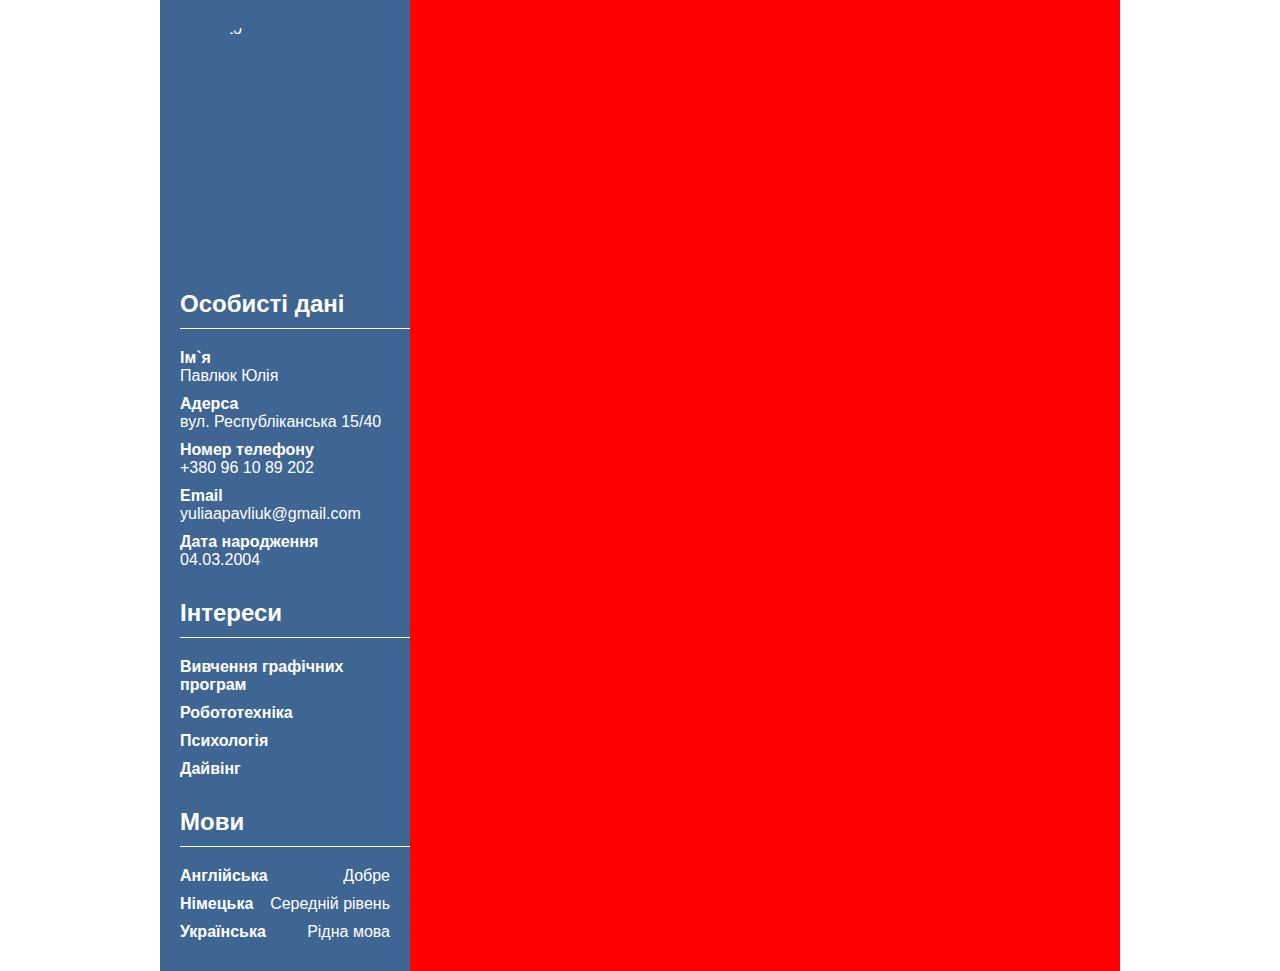
==== index.html @ f1a15c47 "Add files via upload" ====
<!DOCTYPE html>
<html lang="uk">
	<head>
		<meta charset="utf-8">
		<title>Резюме</title>
		<meta name="viewport" content="width=device-width, initial-scale=1.0">
		<link rel="stylesheet" href="styles/style.css">
 	</head>
	<body>
	<div class="wrapper">
		<div class="left-side">
			<div class="photo">
				<img src="photo.jpg" alt="my photo">
			</div>
			<div class="left-side-content">
			<div class="left-side-content-item">
			<div class="title">
				Особисті дані
			</div>
			<div class="content">
				<ul>
					<li>
						<div class="content-title font-bold">
							Ім`я
						</div>
						<div class="content-text">
							Павлюк Юлія
						</div>
					</li>
				<li>
						<div class="content-title font-bold">
							Адерса
						</div>
						<div class="content-text">
							вул. Республіканська 15/40
						</div>
					</li>
				<li>
						<div class="comtent-title font-bold">
							Номер телефону
						</div>
						<div class="content-text">
							+380 96 10 89 202
						</div>
					</li>
				<li>
						<div class="content-title font-bold">
							Email
						</div>
						<div class="content-text">
							yuliaapavliuk@gmail.com
						</div>
					</li>
				<li>
						<div class="content-title font-bold">
							Дата народження
						</div>
						<div class="content-text">
							04.03.2004
						</div>
					</li>
				</ul>
			</div>
		</div>
		<div class="left-side-content-item">
			<div class="title font-bold">
				Інтереси
			</div>
		<div class="content">
				<ul>
					<li>
						<div class="content-title font-bold">
							Вивчення графічних програм
						</div>
					</li>
				<li>
						<div class="content-title font-bold">
							Робототехніка
						</div>
					</li>
				<li>
						<div class="content-title font-bold">
							Психологія
						</div>
					</li>
				<li>
						<div class="content-title font-bold">
							Дайвінг
						</div>
					</li>
				</ul>
			</div>
		</div>

		<div class="left-side-content-item left-side-content-item_language">
		<div class="title">
				Мови
			</div>
		<div class="content">
				<ul>
					<li>
						<div class="content-title font-bold">
							Англійська
						</div>
						<div class="content-text">
							Добре
						</div>
					</li>
					<li>
						<div class="content-title font-bold">
							Німецька
						</div>
						<div class="content-text">
							Середній рівень
						</div>
					</li>
					<li>
						<div class="content-title font-bold">
							Українська
						</div>
						<div class="content-text">
							Рідна мова
						</div>
					</li>
				</ul>
			</div>
		 </div>
		</div>
	</div>
		<div class="right-side">
	
		</div>
	</div>
	</body>
</html>
---- styles/style.css ----
*{
	margin: 0;
	padding: 0;
	box-sizing: border-box;
}
body{
	font-family: Arial , sans-serif;
}
.wrapper{
	max-width: 960px;
	margin: 0 auto;
	display: flex;

}
.left-side{
	width: 30%;
	background-color: #3f6592;
	padding-top: 20px ;
	color: #fff;
}
.photo{
	width: 250px;
	height: 250px;
	margin: 0 auto;
	border-radius: 50%;
	overflow: hidden;


}
img{
	display: block;
	width: 100%;
}
.left-side-content{
	margin-top: 20px;
	padding-left:20px;
}
.title{
	padding-bottom: 10px ;
	border-bottom: 1px solid #fff;
	font-weight: bold;
	font-size: 24px;

}
.content{
	padding-top:20px ;
	padding-bottom: 20px;
	padding-right: 20px;
}
ul{
	list-style: none;
}
.content li{

	margin-bottom: 10px;
}

.left-side-content-item_language .content li{
	display: flex;

}
.left-side-content-item_language .content .content-text{
margin-left: auto;
}
.font-bold{
	font-weight: bold;
}
.right-side{
	background: red;
	width: 100%;
}
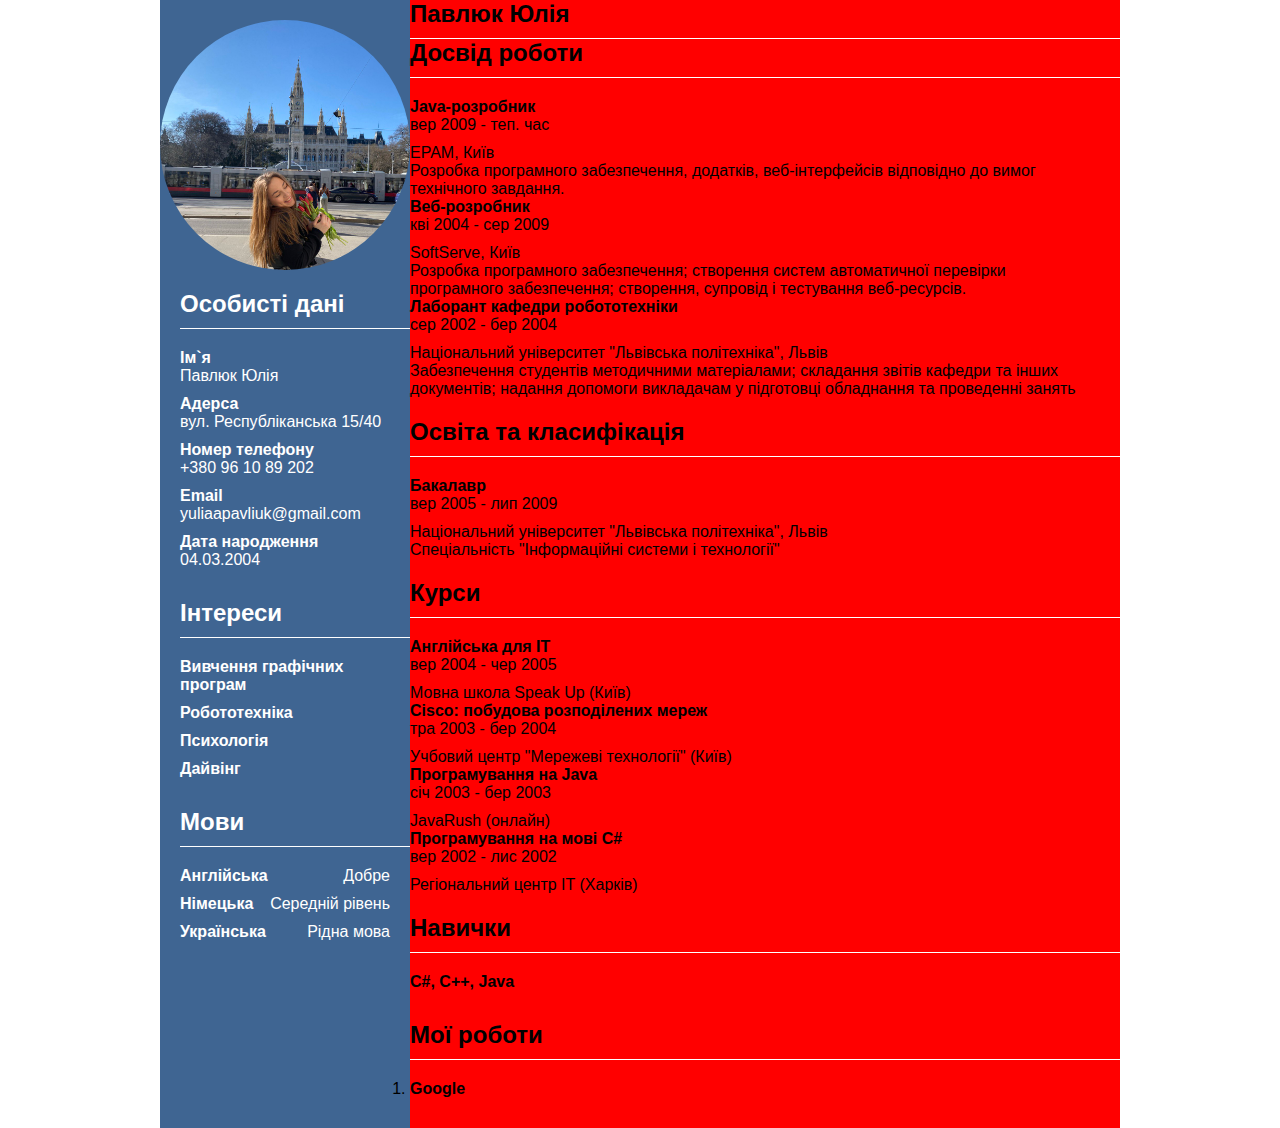
==== commit 47839e8a: "Add files via upload" ====
--- a/index.html
+++ b/index.html
@@ -10,7 +10,7 @@
 	<div class="wrapper">
 		<div class="left-side">
 			<div class="photo">
-				<img src="photo.jpg" alt="my photo">
+				<img src="images/photo.jpg" alt="my photo">
 			</div>
 			<div class="left-side-content">
 			<div class="left-side-content-item">
@@ -128,7 +128,165 @@
 		</div>
 	</div>
 		<div class="right-side">
-	
+			<div class="right-side-content">
+				<div class="right-side-content-item">
+					<div class="title">
+				Павлюк Юлія
+			</div>
+				</div>
+			<div class="right-side-content-item">
+				<div class="title font-bold">
+				Досвід роботи
+			</div>
+					<div class="content">
+				<ul>
+					<li>
+						<div class="content-title font-bold">
+							Java-розробник
+						</div>
+						<div class="content-text">
+							вер 2009 - теп. час
+						</div>
+				    </li>
+				    <div class="content-info">
+				    <p>EPAM, Київ</p>
+                    <p>Розробка програмного забезпечення, додатків, веб‑інтерфейсів відповідно до вимог технічного завдання.</p>
+                </div>
+				<li>
+						<div class="content-title font-bold">
+							Веб-розробник
+						</div>
+						<div class="content-text">
+							кві 2004 - сер 2009
+						</div>
+				</li>
+				<div class="content-info">
+				    <p>SoftServe, Київ</p>
+                    <p>Розробка програмного забезпечення; створення систем автоматичної перевірки програмного забезпечення; створення, супровід і тестування веб‑ресурсів.</p>
+                </div>
+				<li>
+						<div class="comtent-title font-bold">
+							Лаборант кафедри робототехніки
+						</div>
+						<div class="content-text">
+							сер 2002 - бер 2004
+						</div>
+					</li>
+				<div class="content-info">
+				    <p>Національний університет "Львівська політехніка", Львів</p>
+                    <p>Забезпечення студентів методичними матеріалами; складання звітів кафедри та інших документів; надання допомоги викладачам у підготовці обладнання та проведенні занять</p>
+                </div>
+				</ul>
+			</div>
+				</div>
+
+					<div class="right-side-content-item">
+				<div class="title font-bold">
+				Освіта та класифікація
+			</div>
+					<div class="content">
+				<ul>
+					<li>
+						<div class="content-title font-bold">
+							Бакалавр
+						</div>
+						<div class="content-text">
+							вер 2005 - лип 2009
+						</div>	
+				    </li>
+				   <div class="content-info">
+				    <p>Національний університет "Львівська політехніка", Львів</p>
+                    <p>Спеціальність "Інформаційні системи і технології"</p>
+                </div>
+				</ul>
+			</div>
+				</div>
+
+					<div class="right-side-content-item">
+				<div class="title font-bold">
+				Курси
+			</div>
+					<div class="content">
+				<ul>
+					<li>
+						<div class="content-title font-bold">
+							Англійська для IT
+						</div>
+						<div class="content-text">
+							вер 2004 - чер 2005
+						</div>	
+				    </li>
+				     <div class="content-info">
+				    <p>Мовна школа Speak Up (Київ)</p>
+                </div>
+				    <li>
+						<div class="content-title font-bold">
+							Cisco: побудова розподілених мереж
+						</div>
+						<div class="content-text">
+							тра 2003 - бер 2004
+						</div>	
+				    </li>
+				      <div class="content-info">
+				    <p>Учбовий центр "Мережеві технології" (Київ)</p>
+                </div>
+				     <li>
+						<div class="content-title font-bold">
+							Програмування на Java
+						</div>
+						<div class="content-text">
+							січ 2003 - бер 2003
+						</div>	
+				    </li>
+				      <div class="content-info">
+				    <p>JavaRush (онлайн)</p>
+                </div>
+				      <li>
+						<div class="content-title font-bold">
+							Програмування на мові C#
+						</div>
+						<div class="content-text">
+							вер 2002 - лис 2002
+						</div>	
+				    </li>
+				      <div class="content-info">
+				    <p>Регіональний центр IT (Харків)</p>
+                </div>
+				</ul>
+			</div>
+				</div>
+
+				<div class="right-side-content-item">
+				<div class="title font-bold">
+				Навички
+			</div>
+					<div class="content">
+				<ul>
+					<li>
+						<div class="content-title font-bold">
+							C#, С++, Java
+						</div>
+				
+				    </li>
+				</ul>
+			</div>
+				</div>
+				<div class="right-side-content-item">
+				<div class="title font-bold">
+				Мої роботи
+			</div>
+					<div class="content">
+				<ol>
+					<li>
+						<div class="content-title font-bold">
+							Google 
+						</div>
+				
+				    </li>
+				</ol>
+			</div>
+				</div>
+			</div>
 		</div>
 	</div>
 	</body>
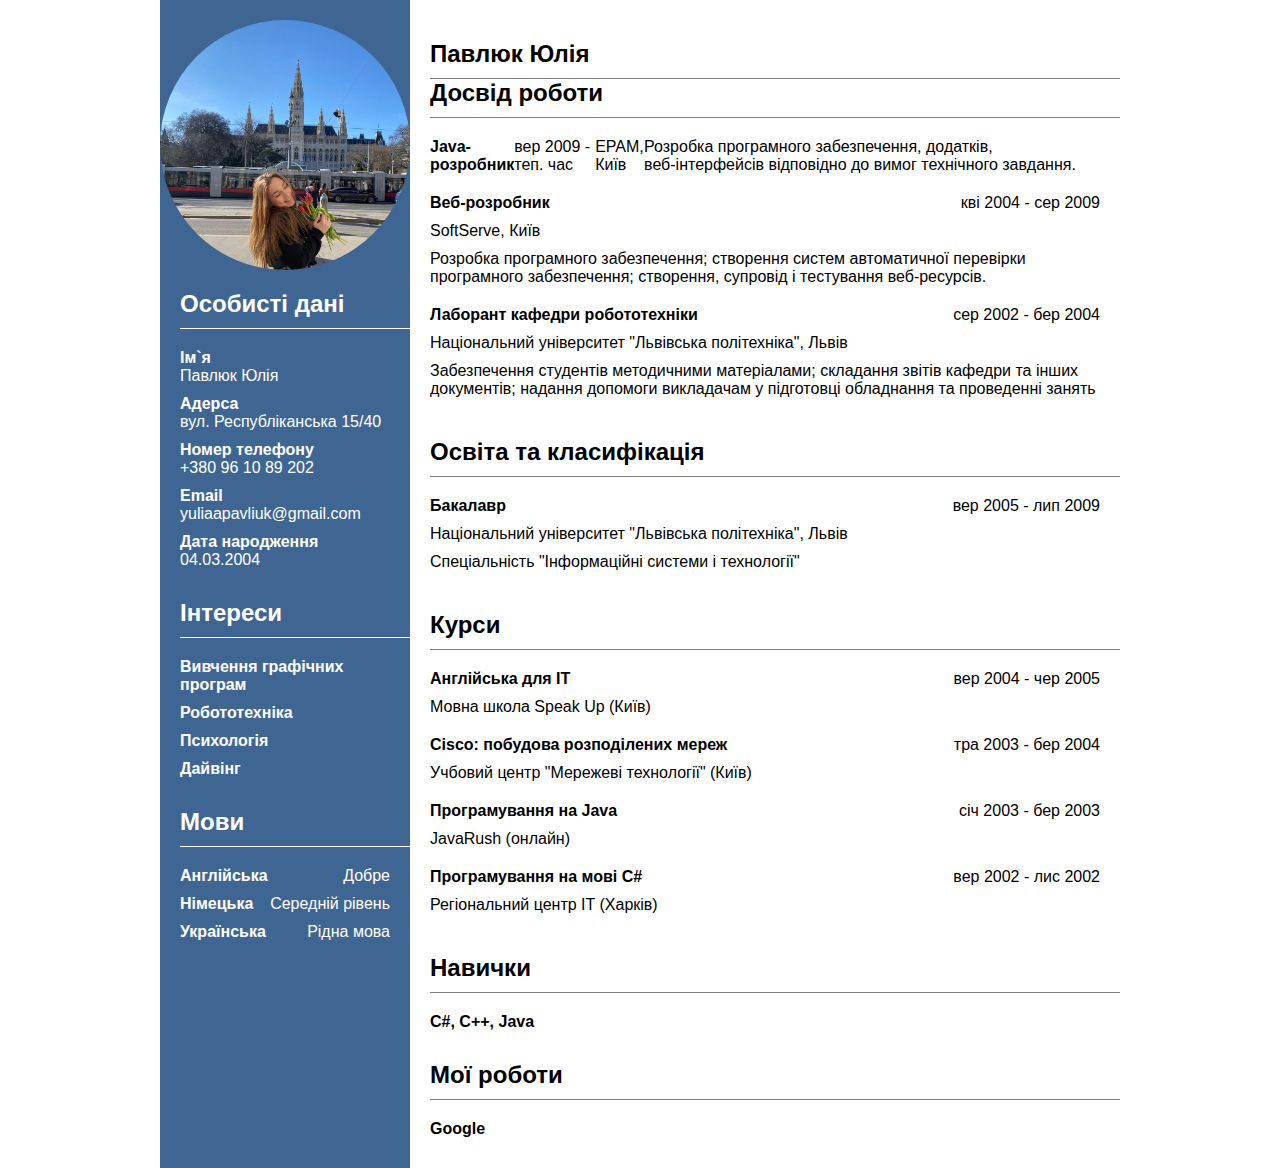
==== commit 94bdbfe2: "Add files via upload" ====
--- a/index.html
+++ b/index.html
@@ -147,11 +147,14 @@
 						<div class="content-text">
 							вер 2009 - теп. час
 						</div>
-				    </li>
-				    <div class="content-info">
-				    <p>EPAM, Київ</p>
+						<div class="content-info">
+				    EPAM, Київ
+				</div>
+				<div class="description">
                     <p>Розробка програмного забезпечення, додатків, веб‑інтерфейсів відповідно до вимог технічного завдання.</p>
                 </div>
+				    </li>
+		
 				<li>
 						<div class="content-title font-bold">
 							Веб-розробник
--- a/styles/style.css
+++ b/styles/style.css
@@ -18,6 +18,7 @@
 	padding-top: 20px ;
 	color: #fff;
 }
+
 .photo{
 	width: 250px;
 	height: 250px;
@@ -66,6 +67,32 @@
 	font-weight: bold;
 }
 .right-side{
-	background: red;
+	background: white;
 	width: 100%;
-}+	padding-top: 20px ;
+	color: #000;
+}
+.right-side-content{
+	margin-top: 20px;
+	padding-left:20px;
+}
+
+.right-side .title{
+	padding-bottom: 10px ;
+	border-bottom: 1px solid grey;
+	font-weight: bold;
+	font-size: 24px;
+}
+.right-side-content-item .content li{
+	display: flex;
+
+}
+.right-side-content-item .content .content-text{
+margin-left: auto;
+}
+.content-info{
+	padding-bottom: 10px;
+}
+p{
+	margin-bottom: 10px;
+}
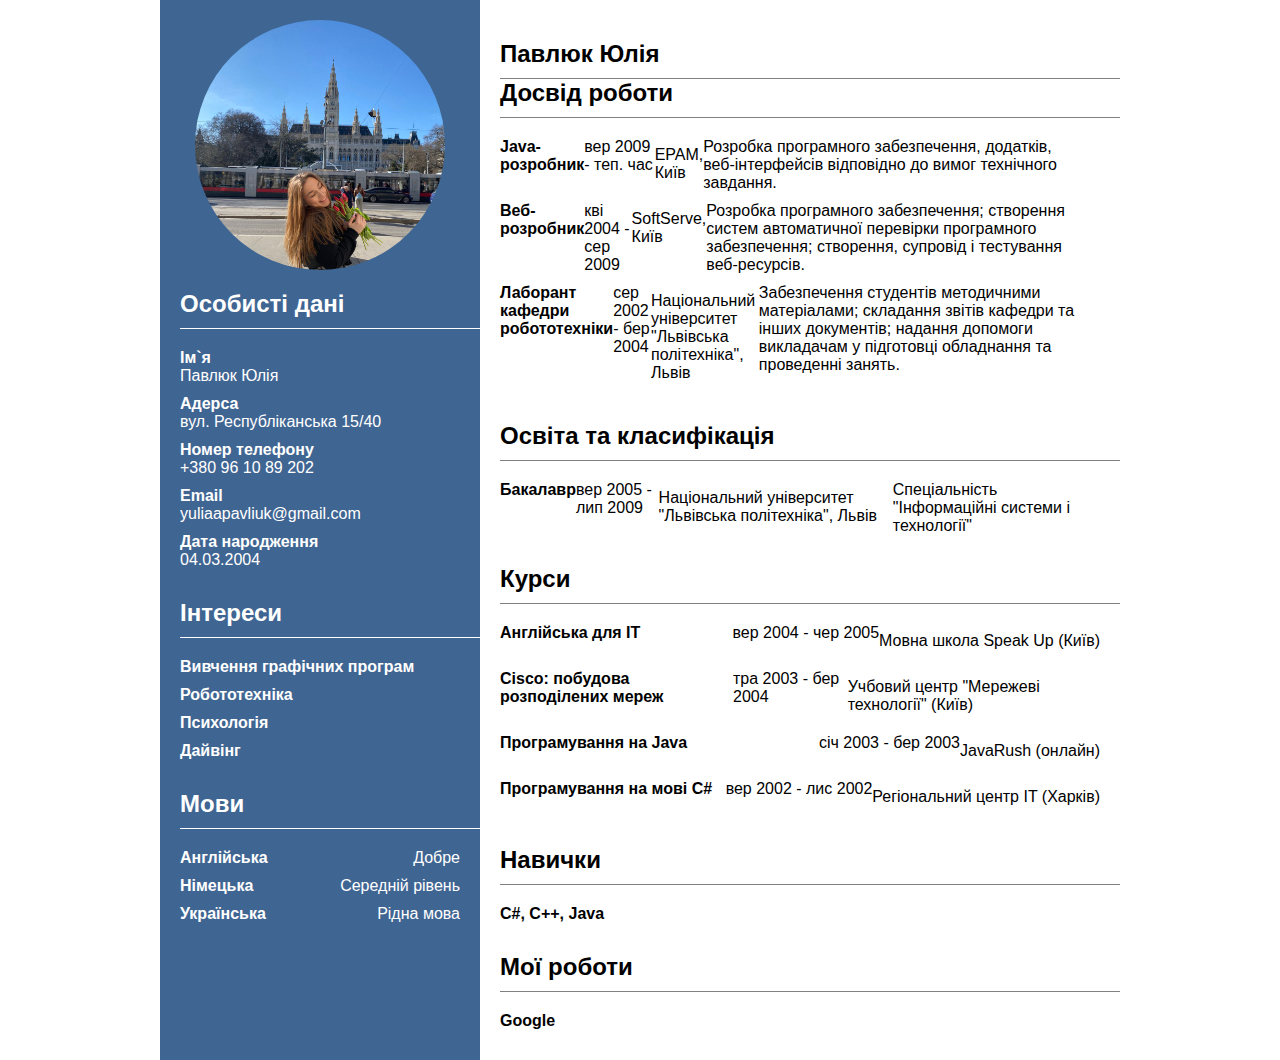
==== commit a01abbc0: "Add files via upload" ====
--- a/index.html
+++ b/index.html
@@ -162,11 +162,13 @@
 						<div class="content-text">
 							кві 2004 - сер 2009
 						</div>
-				</li>
-				<div class="content-info">
-				    <p>SoftServe, Київ</p>
+						<div class="content-info">
+				    SoftServe, Київ
+				</div>
+				<div class="description">
                     <p>Розробка програмного забезпечення; створення систем автоматичної перевірки програмного забезпечення; створення, супровід і тестування веб‑ресурсів.</p>
                 </div>
+				</li>
 				<li>
 						<div class="comtent-title font-bold">
 							Лаборант кафедри робототехніки
@@ -174,11 +176,13 @@
 						<div class="content-text">
 							сер 2002 - бер 2004
 						</div>
-					</li>
-				<div class="content-info">
-				    <p>Національний університет "Львівська політехніка", Львів</p>
-                    <p>Забезпечення студентів методичними матеріалами; складання звітів кафедри та інших документів; надання допомоги викладачам у підготовці обладнання та проведенні занять</p>
+						<div class="content-info">
+				    Національний університет "Львівська політехніка", Львів
+				</div>
+				<div class="description">
+                    <p>Забезпечення студентів методичними матеріалами; складання звітів кафедри та інших документів; надання допомоги викладачам у підготовці обладнання та проведенні занять.</p>
                 </div>
+					</li>
 				</ul>
 			</div>
 				</div>
@@ -196,11 +200,13 @@
 						<div class="content-text">
 							вер 2005 - лип 2009
 						</div>	
-				    </li>
-				   <div class="content-info">
-				    <p>Національний університет "Львівська політехніка", Львів</p>
-                    <p>Спеціальність "Інформаційні системи і технології"</p>
-                </div>
+						<div class="content-info">
+				         Національний університет "Львівська політехніка", Львів
+						</div>
+							<div class="description">
+                    			<p>Спеціальність "Інформаційні системи і технології"</p>
+               				 </div>
+				    </li>
 				</ul>
 			</div>
 				</div>
@@ -218,10 +224,10 @@
 						<div class="content-text">
 							вер 2004 - чер 2005
 						</div>	
-				    </li>
-				     <div class="content-info">
-				    <p>Мовна школа Speak Up (Київ)</p>
-                </div>
+						<div class="content-info">
+				   Мовна школа Speak Up (Київ)
+				</div>
+				    </li>
 				    <li>
 						<div class="content-title font-bold">
 							Cisco: побудова розподілених мереж
@@ -229,10 +235,10 @@
 						<div class="content-text">
 							тра 2003 - бер 2004
 						</div>	
-				    </li>
-				      <div class="content-info">
-				    <p>Учбовий центр "Мережеві технології" (Київ)</p>
-                </div>
+						<div class="content-info">
+				   Учбовий центр "Мережеві технології" (Київ)
+				</div>
+				    </li>
 				     <li>
 						<div class="content-title font-bold">
 							Програмування на Java
@@ -240,10 +246,10 @@
 						<div class="content-text">
 							січ 2003 - бер 2003
 						</div>	
-				    </li>
-				      <div class="content-info">
-				    <p>JavaRush (онлайн)</p>
-                </div>
+						<div class="content-info">
+				    JavaRush (онлайн)
+				</div>
+				    </li>
 				      <li>
 						<div class="content-title font-bold">
 							Програмування на мові C#
@@ -251,14 +257,13 @@
 						<div class="content-text">
 							вер 2002 - лис 2002
 						</div>	
-				    </li>
-				      <div class="content-info">
-				    <p>Регіональний центр IT (Харків)</p>
-                </div>
-				</ul>
-			</div>
-				</div>
-
+						<div class="content-info">
+				   Регіональний центр IT (Харків)
+				</div>
+				    </li>
+				</ul>
+			</div>
+				</div>
 				<div class="right-side-content-item">
 				<div class="title font-bold">
 				Навички
--- a/styles/style.css
+++ b/styles/style.css
@@ -13,7 +13,7 @@
 
 }
 .left-side{
-	width: 30%;
+	width: 320px;
 	background-color: #3f6592;
 	padding-top: 20px ;
 	color: #fff;
@@ -25,6 +25,7 @@
 	margin: 0 auto;
 	border-radius: 50%;
 	overflow: hidden;
+
 
 
 }
@@ -68,9 +69,10 @@
 }
 .right-side{
 	background: white;
-	width: 100%;
+	width: calc(100% - 320px);
 	padding-top: 20px ;
 	color: #000;
+
 }
 .right-side-content{
 	margin-top: 20px;
@@ -82,6 +84,7 @@
 	border-bottom: 1px solid grey;
 	font-weight: bold;
 	font-size: 24px;
+	padding-top: 20p;
 }
 .right-side-content-item .content li{
 	display: flex;
@@ -93,6 +96,7 @@
 .content-info{
 	padding-bottom: 10px;
 }
-p{
-	margin-bottom: 10px;
-}
+.content-info{
+	padding-bottom: 10px;
+	margin-top: 8px;
+}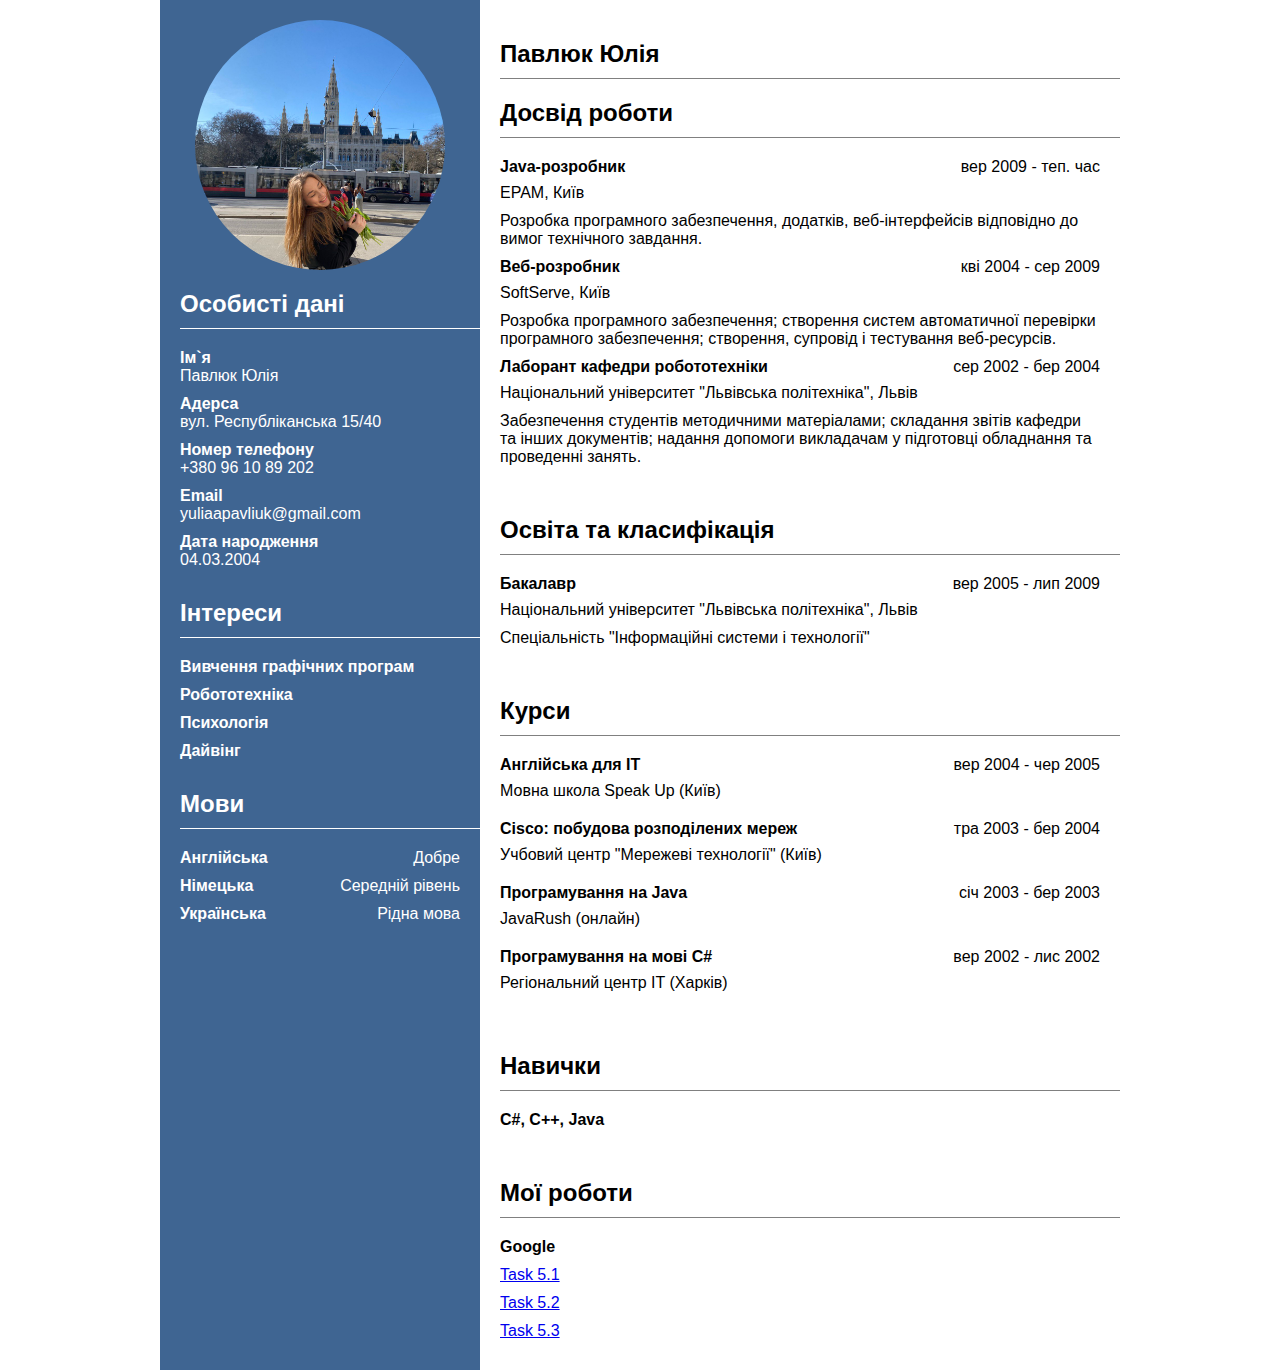
==== commit 6a8dce77: "Add files via upload" ====
--- a/index.html
+++ b/index.html
@@ -289,7 +289,15 @@
 						<div class="content-title font-bold">
 							Google 
 						</div>
-				
+				    </li>
+				    <li>
+				    	<a href="https://yulia040304.github.io/task5.1/">Task 5.1</a>
+				    </li>
+				    <li>
+				    	<a href="https://yulia040304.github.io/task5.2/cossacs.html/">Task 5.2</a>
+				    </li>
+				     <li>
+				    	<a href="https://yulia040304.github.io/task5.3/chess.html/">Task 5.3</a>
 				    </li>
 				</ol>
 			</div>
--- a/styles/style.css
+++ b/styles/style.css
@@ -70,7 +70,6 @@
 .right-side{
 	background: white;
 	width: calc(100% - 320px);
-	padding-top: 20px ;
 	color: #000;
 
 }
@@ -84,7 +83,7 @@
 	border-bottom: 1px solid grey;
 	font-weight: bold;
 	font-size: 24px;
-	padding-top: 20p;
+	padding-top: 20px;
 }
 .right-side-content-item .content li{
 	display: flex;
@@ -93,10 +92,12 @@
 .right-side-content-item .content .content-text{
 margin-left: auto;
 }
-.content-info{
-	padding-bottom: 10px;
-}
+
 .content-info{
 	padding-bottom: 10px;
 	margin-top: 8px;
-}+	width: 100%;
+}
+li{
+	flex-wrap: wrap;
+}
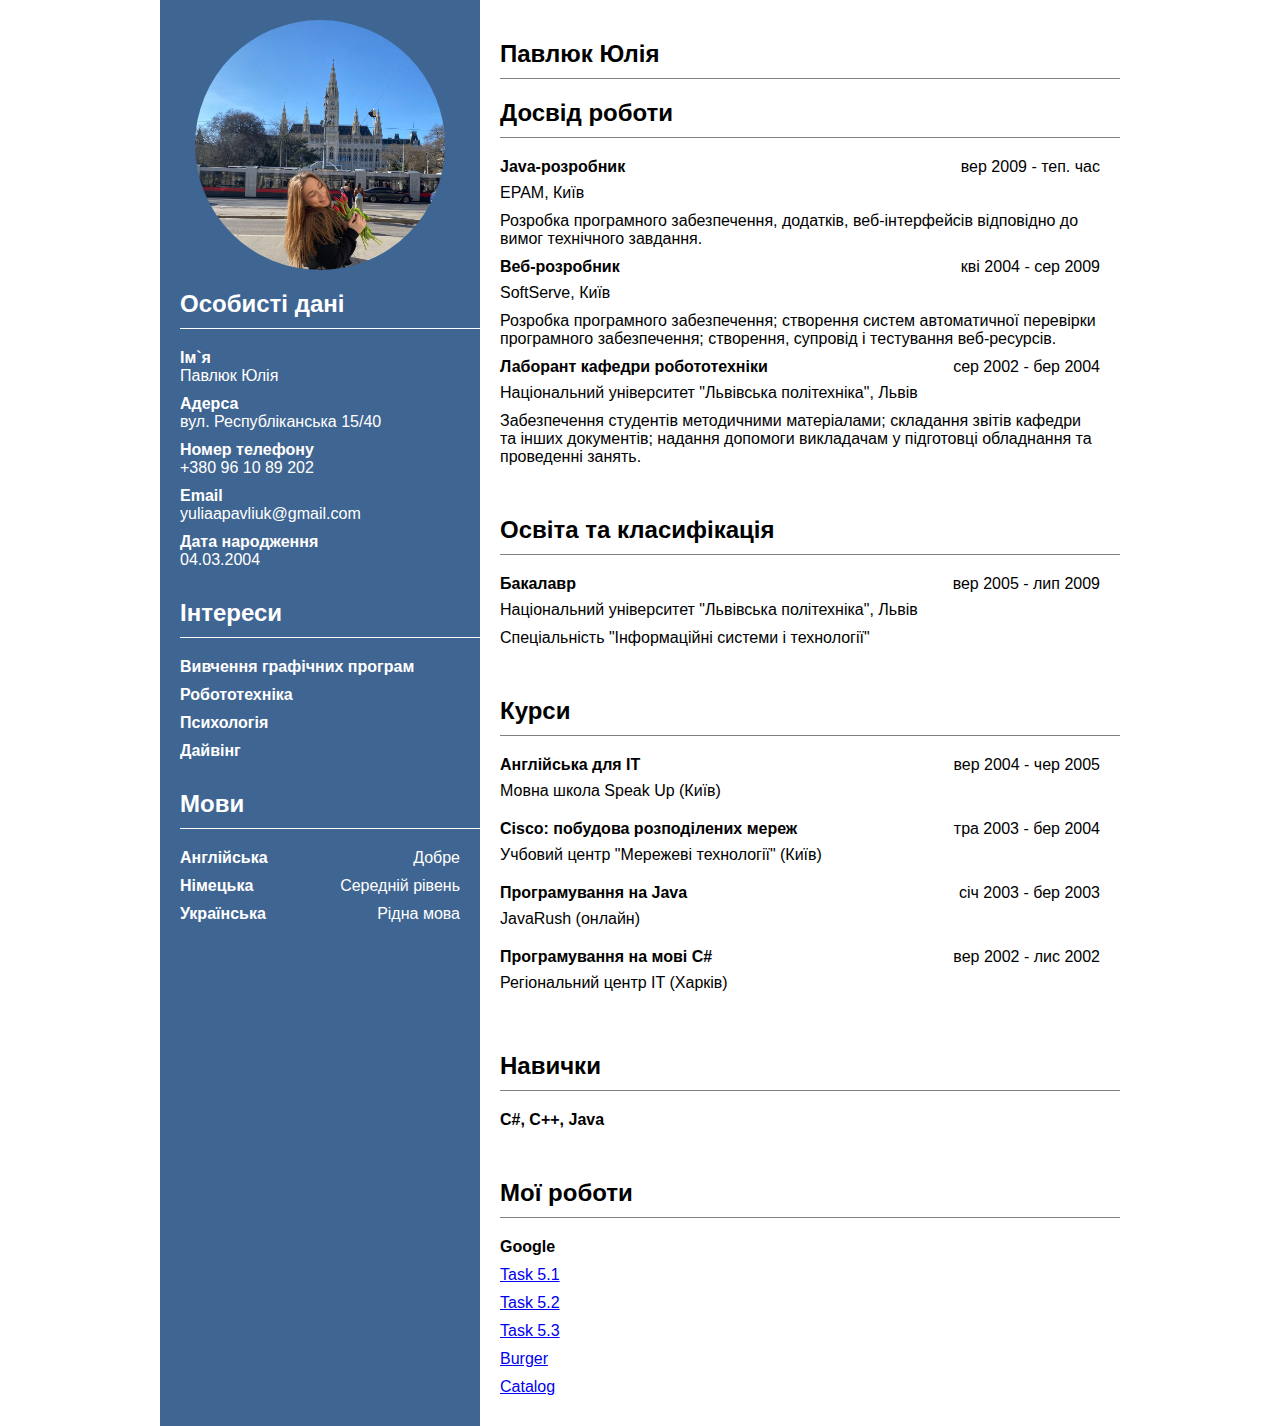
==== commit 12a216e6: "Add files via upload" ====
--- a/index.html
+++ b/index.html
@@ -294,10 +294,16 @@
 				    	<a href="https://yulia040304.github.io/task5.1/">Task 5.1</a>
 				    </li>
 				    <li>
-				    	<a href="https://yulia040304.github.io/task5.2/cossacs.html/">Task 5.2</a>
+				    	<a href="https://yulia040304.github.io/task5.2/">Task 5.2</a>
 				    </li>
 				     <li>
-				    	<a href="https://yulia040304.github.io/task5.3/chess.html/">Task 5.3</a>
+				    	<a href="https://yulia040304.github.io/task5.3/">Task 5.3</a>
+				    </li>
+				     <li>
+				    	<a href="https://yulia040304.github.io/burger/">Burger</a>
+				    </li>
+				     <li>
+				    	<a href="https://yulia040304.github.io/catalog/">Catalog</a>
 				    </li>
 				</ol>
 			</div>
